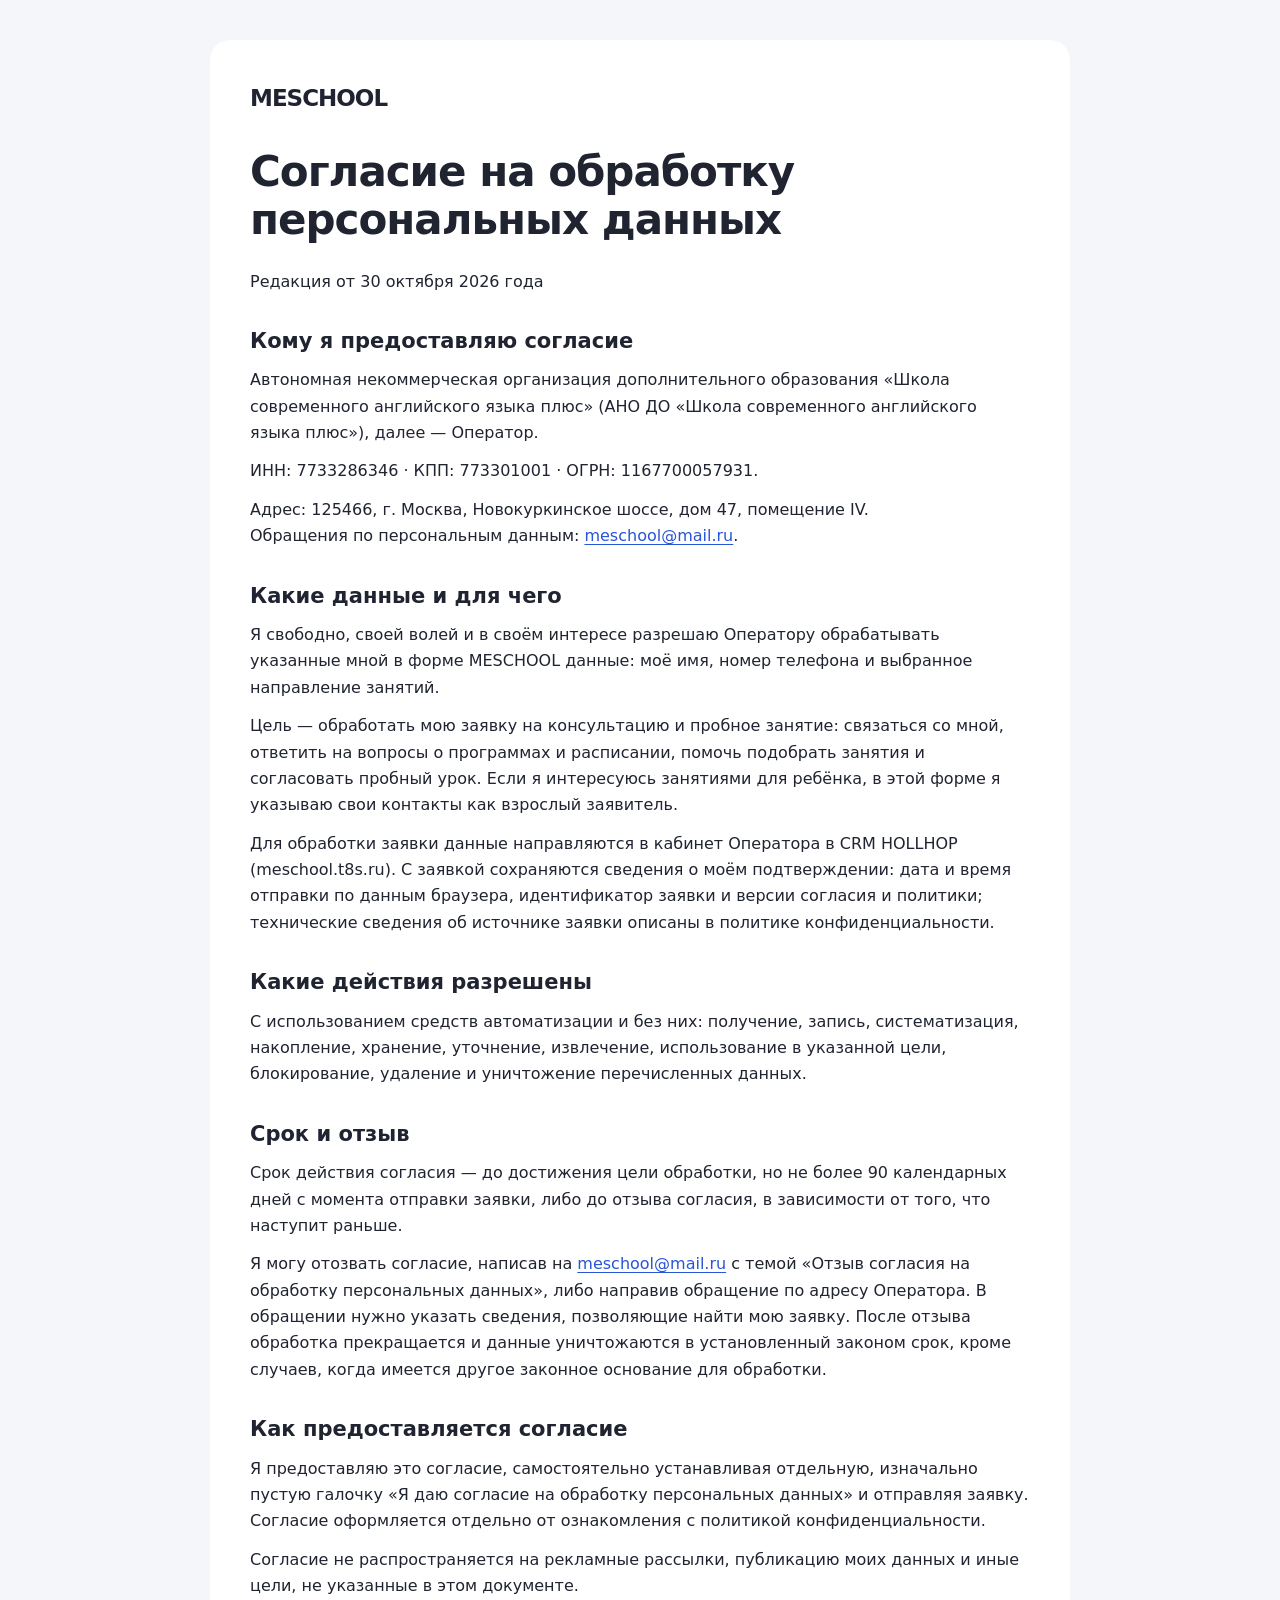
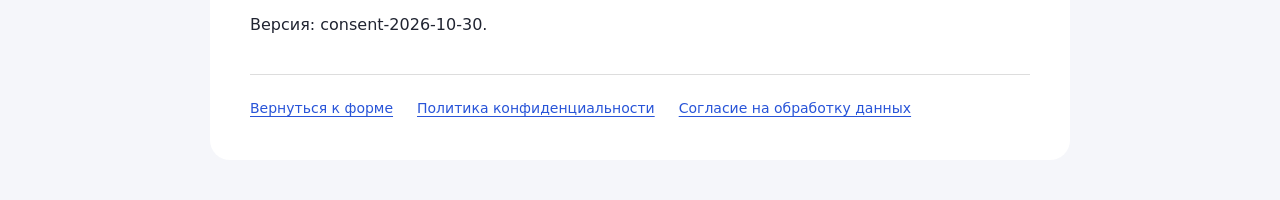
==== consent.html @ b67d8e38 "Update school branding, layout and typography; connect enquiry form" ====
<!doctype html>
<html lang="ru"><head><meta charset="UTF-8"><meta name="viewport" content="width=device-width,initial-scale=1"><title>Согласие на обработку персональных данных — MESCHOOL</title><link rel="stylesheet" href="legal.css"></head><body><main><a class="brand" href="index.html">MESCHOOL</a><h1>Согласие на обработку персональных данных</h1><p class="document-date">Редакция от 30 октября 2026 года</p><h2>Кому я предоставляю согласие</h2><p>Автономная некоммерческая организация дополнительного образования «Школа современного английского языка плюс» (АНО ДО «Школа современного английского языка плюс»), далее — Оператор.</p><p>ИНН: 7733286346 · КПП: 773301001 · ОГРН: 1167700057931.</p><p>Адрес: 125466, г. Москва, Новокуркинское шоссе, дом 47, помещение IV.<br>Обращения по персональным данным: <a href="mailto:meschool@mail.ru">meschool@mail.ru</a>.</p>
<h2>Какие данные и для чего</h2><p>Я свободно, своей волей и в своём интересе разрешаю Оператору обрабатывать указанные мной в форме MESCHOOL данные: моё имя, номер телефона и выбранное направление занятий.</p><p>Цель — обработать мою заявку на консультацию и пробное занятие: связаться со мной, ответить на вопросы о программах и расписании, помочь подобрать занятия и согласовать пробный урок. Если я интересуюсь занятиями для ребёнка, в этой форме я указываю свои контакты как взрослый заявитель.</p>
<p>Для обработки заявки данные направляются в кабинет Оператора в CRM HOLLHOP (meschool.t8s.ru). С заявкой сохраняются сведения о моём подтверждении: дата и время отправки по данным браузера, идентификатор заявки и версии согласия и политики; технические сведения об источнике заявки описаны в политике конфиденциальности.</p><h2>Какие действия разрешены</h2><p>С использованием средств автоматизации и без них: получение, запись, систематизация, накопление, хранение, уточнение, извлечение, использование в указанной цели, блокирование, удаление и уничтожение перечисленных данных.</p>
<h2>Срок и отзыв</h2><p>Срок действия согласия — до достижения цели обработки, но не более 90 календарных дней с момента отправки заявки, либо до отзыва согласия, в зависимости от того, что наступит раньше.</p><p>Я могу отозвать согласие, написав на <a href="mailto:meschool@mail.ru">meschool@mail.ru</a> с темой «Отзыв согласия на обработку персональных данных», либо направив обращение по адресу Оператора. В обращении нужно указать сведения, позволяющие найти мою заявку. После отзыва обработка прекращается и данные уничтожаются в установленный законом срок, кроме случаев, когда имеется другое законное основание для обработки.</p>
<h2>Как предоставляется согласие</h2><p>Я предоставляю это согласие, самостоятельно устанавливая отдельную, изначально пустую галочку «Я даю согласие на обработку персональных данных» и отправляя заявку. Согласие оформляется отдельно от ознакомления с политикой конфиденциальности.</p><p>Согласие не распространяется на рекламные рассылки, публикацию моих данных и иные цели, не указанные в этом документе.</p><p>Версия: consent-2026-10-30.</p><nav class="links" aria-label="Документы школы"><a href="index.html#trial">Вернуться к форме</a><a href="privacy.html">Политика конфиденциальности</a><a href="consent.html">Согласие на обработку данных</a></nav></main></body></html>
---- legal.css ----
*{box-sizing:border-box}body{margin:0;background:#f5f6fa;color:#202431;font:16px/1.65 system-ui,-apple-system,BlinkMacSystemFont,"Segoe UI",sans-serif}main{max-width:860px;margin:40px auto;padding:40px;background:white;border-radius:20px}a{color:#2854d8;text-underline-offset:3px}h1{font-size:clamp(28px,5vw,42px);line-height:1.15;letter-spacing:-1px;margin:30px 0 24px;overflow-wrap:anywhere}h2{font-size:21px;line-height:1.35;margin:32px 0 12px}p{margin:12px 0;overflow-wrap:anywhere}.draft{border-left:4px solid #d49b2b;background:#fff8e8;padding:18px 22px;border-radius:0 12px 12px 0}.draft p{font-size:14px}.brand{font-weight:750;letter-spacing:-1px;color:#202431;text-decoration:none;font-size:23px}.links{display:flex;flex-wrap:wrap;gap:12px 24px;border-top:1px solid #ddd;margin-top:36px;padding-top:22px;font-size:14px}a:focus-visible{outline:3px solid #2854d8;outline-offset:4px}@media(max-width:600px){main{margin:12px;padding:25px 20px;border-radius:14px}body{font-size:15px}}@media print{body{background:white}main{margin:0;padding:0;max-width:none}.links,.brand{display:none}h2{break-after:avoid}.draft{border:1px solid #999}}
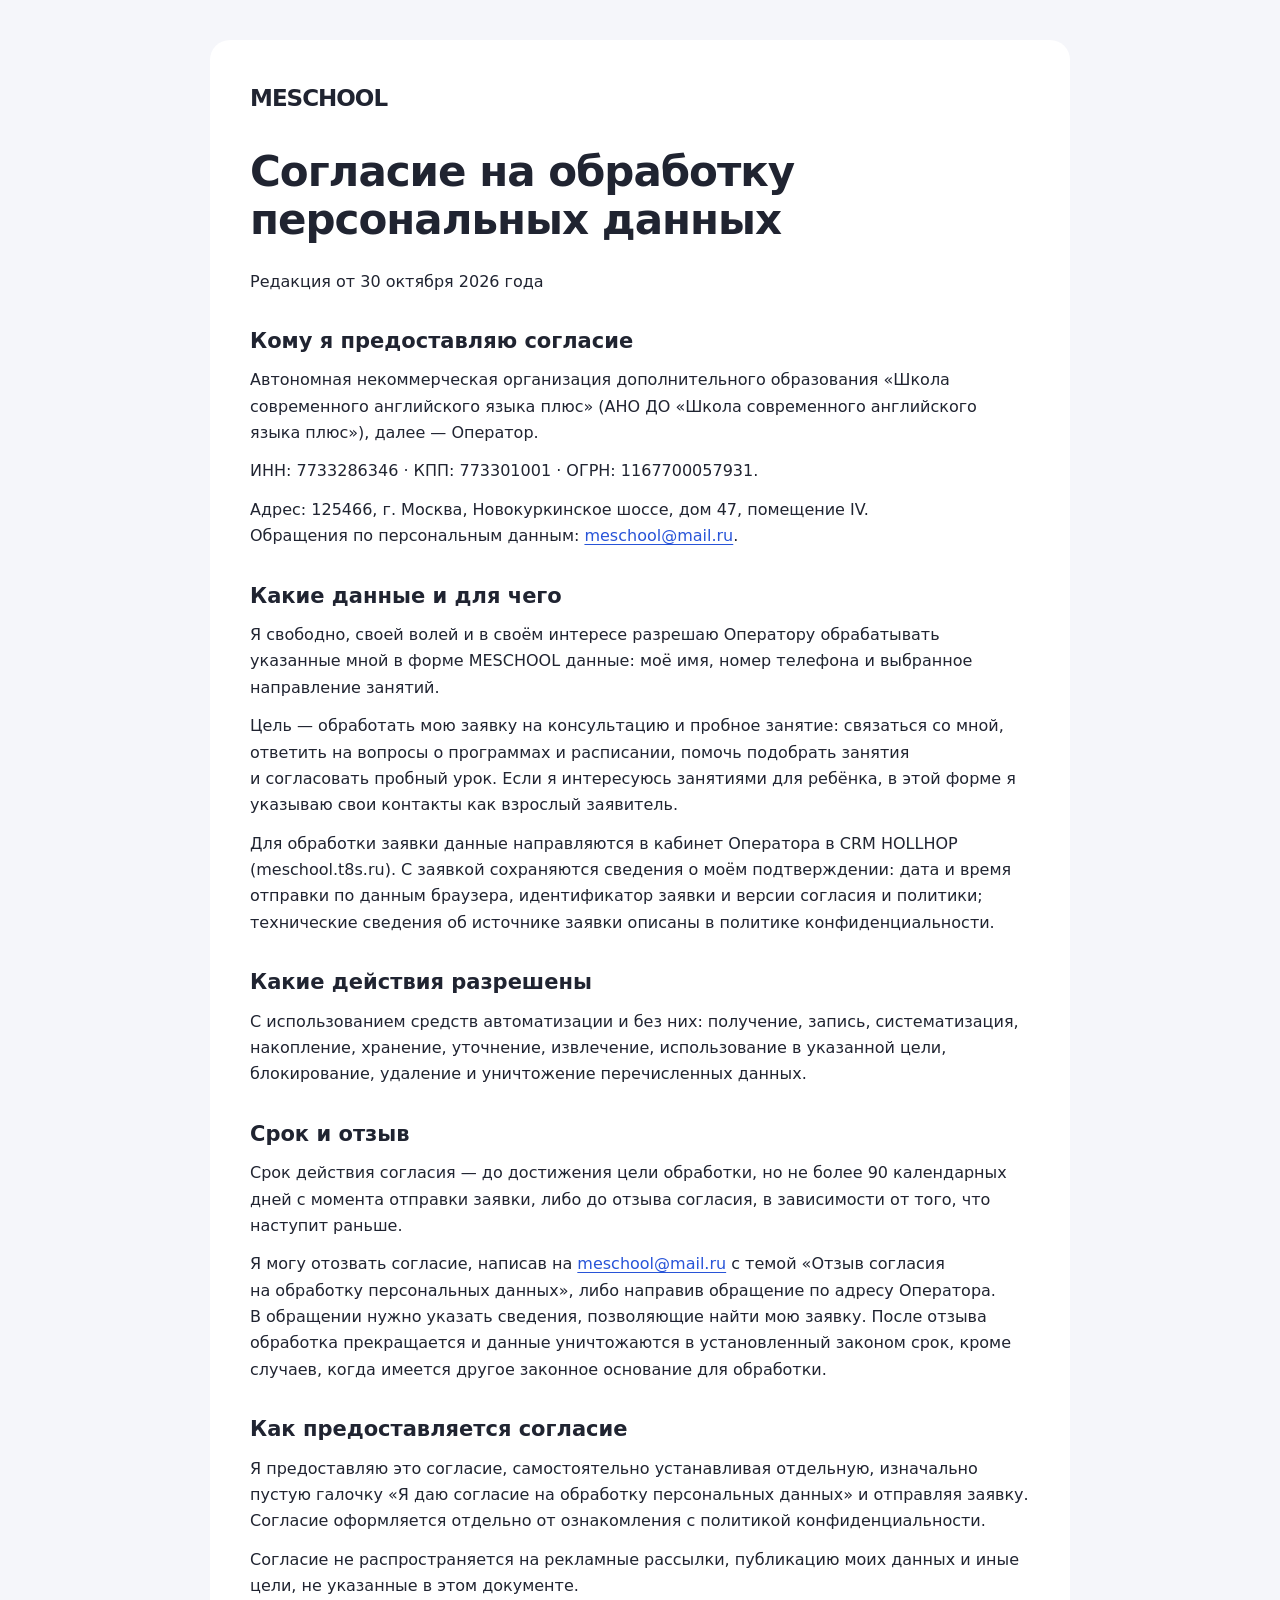
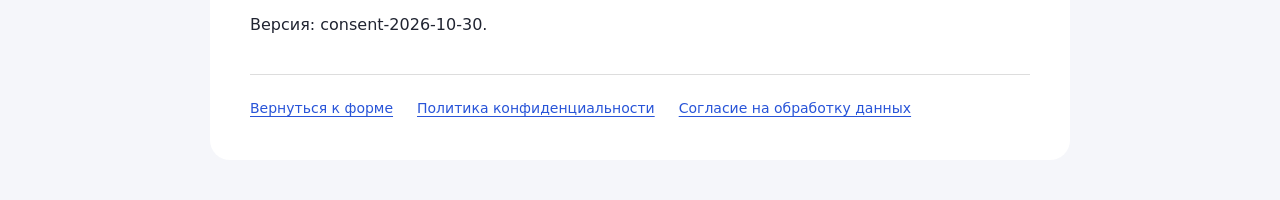
==== commit 1851f05b: "Unify pricing typography and prevent dangling Russian prepositions" ====
--- a/consent.html
+++ b/consent.html
@@ -1,6 +1,6 @@
 <!doctype html>
-<html lang="ru"><head><meta charset="UTF-8"><meta name="viewport" content="width=device-width,initial-scale=1"><title>Согласие на обработку персональных данных — MESCHOOL</title><link rel="stylesheet" href="legal.css"></head><body><main><a class="brand" href="index.html">MESCHOOL</a><h1>Согласие на обработку персональных данных</h1><p class="document-date">Редакция от 30 октября 2026 года</p><h2>Кому я предоставляю согласие</h2><p>Автономная некоммерческая организация дополнительного образования «Школа современного английского языка плюс» (АНО ДО «Школа современного английского языка плюс»), далее — Оператор.</p><p>ИНН: 7733286346 · КПП: 773301001 · ОГРН: 1167700057931.</p><p>Адрес: 125466, г. Москва, Новокуркинское шоссе, дом 47, помещение IV.<br>Обращения по персональным данным: <a href="mailto:meschool@mail.ru">meschool@mail.ru</a>.</p>
-<h2>Какие данные и для чего</h2><p>Я свободно, своей волей и в своём интересе разрешаю Оператору обрабатывать указанные мной в форме MESCHOOL данные: моё имя, номер телефона и выбранное направление занятий.</p><p>Цель — обработать мою заявку на консультацию и пробное занятие: связаться со мной, ответить на вопросы о программах и расписании, помочь подобрать занятия и согласовать пробный урок. Если я интересуюсь занятиями для ребёнка, в этой форме я указываю свои контакты как взрослый заявитель.</p>
-<p>Для обработки заявки данные направляются в кабинет Оператора в CRM HOLLHOP (meschool.t8s.ru). С заявкой сохраняются сведения о моём подтверждении: дата и время отправки по данным браузера, идентификатор заявки и версии согласия и политики; технические сведения об источнике заявки описаны в политике конфиденциальности.</p><h2>Какие действия разрешены</h2><p>С использованием средств автоматизации и без них: получение, запись, систематизация, накопление, хранение, уточнение, извлечение, использование в указанной цели, блокирование, удаление и уничтожение перечисленных данных.</p>
-<h2>Срок и отзыв</h2><p>Срок действия согласия — до достижения цели обработки, но не более 90 календарных дней с момента отправки заявки, либо до отзыва согласия, в зависимости от того, что наступит раньше.</p><p>Я могу отозвать согласие, написав на <a href="mailto:meschool@mail.ru">meschool@mail.ru</a> с темой «Отзыв согласия на обработку персональных данных», либо направив обращение по адресу Оператора. В обращении нужно указать сведения, позволяющие найти мою заявку. После отзыва обработка прекращается и данные уничтожаются в установленный законом срок, кроме случаев, когда имеется другое законное основание для обработки.</p>
-<h2>Как предоставляется согласие</h2><p>Я предоставляю это согласие, самостоятельно устанавливая отдельную, изначально пустую галочку «Я даю согласие на обработку персональных данных» и отправляя заявку. Согласие оформляется отдельно от ознакомления с политикой конфиденциальности.</p><p>Согласие не распространяется на рекламные рассылки, публикацию моих данных и иные цели, не указанные в этом документе.</p><p>Версия: consent-2026-10-30.</p><nav class="links" aria-label="Документы школы"><a href="index.html#trial">Вернуться к форме</a><a href="privacy.html">Политика конфиденциальности</a><a href="consent.html">Согласие на обработку данных</a></nav></main></body></html>
+<html lang="ru"><head><meta charset="UTF-8"><meta name="viewport" content="width=device-width,initial-scale=1"><title>Согласие на обработку персональных данных — MESCHOOL</title><link rel="stylesheet" href="legal.css"></head><body><main><a class="brand" href="index.html">MESCHOOL</a><h1>Согласие на обработку персональных данных</h1><p class="document-date">Редакция от 30 октября 2026 года</p><h2>Кому я предоставляю согласие</h2><p>Автономная некоммерческая организация дополнительного образования «Школа современного английского языка плюс» (АНО ДО «Школа современного английского языка плюс»), далее — Оператор.</p><p>ИНН: 7733286346 · КПП: 773301001 · ОГРН: 1167700057931.</p><p>Адрес: 125466, г. Москва, Новокуркинское шоссе, дом 47, помещение IV.<br>Обращения по персональным данным: <a href="mailto:meschool@mail.ru">meschool@mail.ru</a>.</p>
+<h2>Какие данные и для чего</h2><p>Я свободно, своей волей и в своём интересе разрешаю Оператору обрабатывать указанные мной в форме MESCHOOL данные: моё имя, номер телефона и выбранное направление занятий.</p><p>Цель — обработать мою заявку на консультацию и пробное занятие: связаться со мной, ответить на вопросы о программах и расписании, помочь подобрать занятия и согласовать пробный урок. Если я интересуюсь занятиями для ребёнка, в этой форме я указываю свои контакты как взрослый заявитель.</p>
+<p>Для обработки заявки данные направляются в кабинет Оператора в CRM HOLLHOP (meschool.t8s.ru). С заявкой сохраняются сведения о моём подтверждении: дата и время отправки по данным браузера, идентификатор заявки и версии согласия и политики; технические сведения об источнике заявки описаны в политике конфиденциальности.</p><h2>Какие действия разрешены</h2><p>С использованием средств автоматизации и без них: получение, запись, систематизация, накопление, хранение, уточнение, извлечение, использование в указанной цели, блокирование, удаление и уничтожение перечисленных данных.</p>
+<h2>Срок и отзыв</h2><p>Срок действия согласия — до достижения цели обработки, но не более 90 календарных дней с момента отправки заявки, либо до отзыва согласия, в зависимости от того, что наступит раньше.</p><p>Я могу отозвать согласие, написав на <a href="mailto:meschool@mail.ru">meschool@mail.ru</a> с темой «Отзыв согласия на обработку персональных данных», либо направив обращение по адресу Оператора. В обращении нужно указать сведения, позволяющие найти мою заявку. После отзыва обработка прекращается и данные уничтожаются в установленный законом срок, кроме случаев, когда имеется другое законное основание для обработки.</p>
+<h2>Как предоставляется согласие</h2><p>Я предоставляю это согласие, самостоятельно устанавливая отдельную, изначально пустую галочку «Я даю согласие на обработку персональных данных» и отправляя заявку. Согласие оформляется отдельно от ознакомления с политикой конфиденциальности.</p><p>Согласие не распространяется на рекламные рассылки, публикацию моих данных и иные цели, не указанные в этом документе.</p><p>Версия: consent-2026-10-30.</p><nav class="links" aria-label="Документы школы"><a href="index.html#trial">Вернуться к форме</a><a href="privacy.html">Политика конфиденциальности</a><a href="consent.html">Согласие на обработку данных</a></nav></main></body></html>
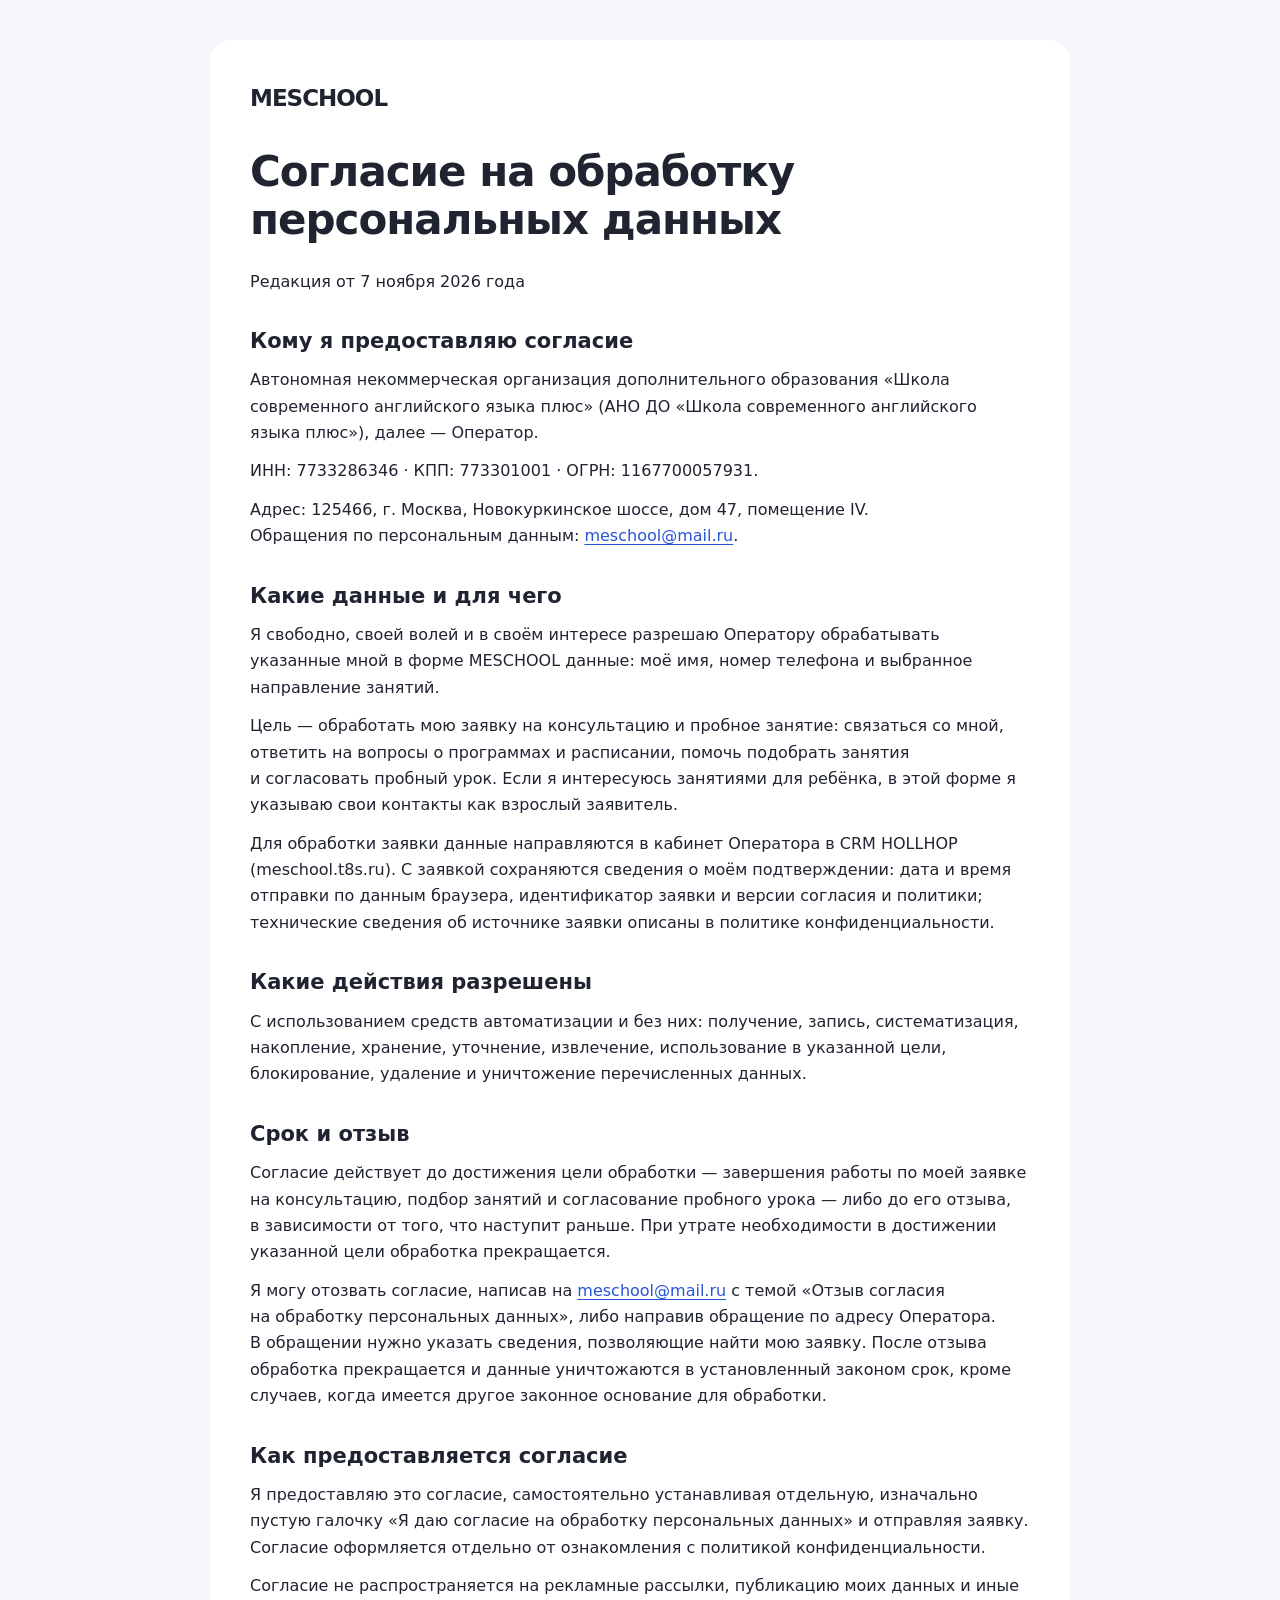
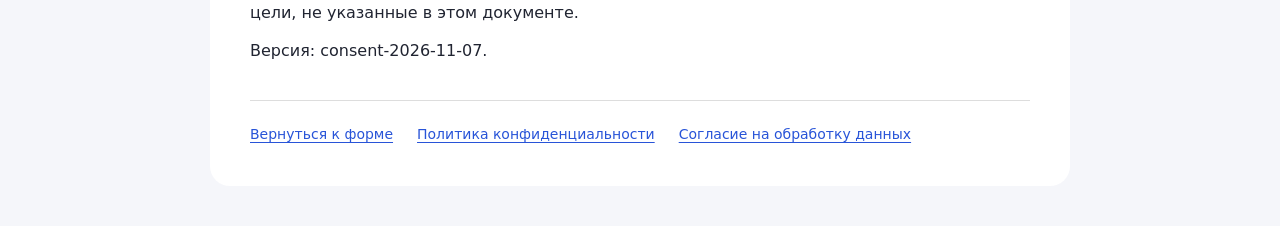
==== commit 22b315f1: "Host fonts locally and update consent retention wording" ====
--- a/consent.html
+++ b/consent.html
@@ -1,6 +1,6 @@
 <!doctype html>
-<html lang="ru"><head><meta charset="UTF-8"><meta name="viewport" content="width=device-width,initial-scale=1"><title>Согласие на обработку персональных данных — MESCHOOL</title><link rel="stylesheet" href="legal.css"></head><body><main><a class="brand" href="index.html">MESCHOOL</a><h1>Согласие на обработку персональных данных</h1><p class="document-date">Редакция от 30 октября 2026 года</p><h2>Кому я предоставляю согласие</h2><p>Автономная некоммерческая организация дополнительного образования «Школа современного английского языка плюс» (АНО ДО «Школа современного английского языка плюс»), далее — Оператор.</p><p>ИНН: 7733286346 · КПП: 773301001 · ОГРН: 1167700057931.</p><p>Адрес: 125466, г. Москва, Новокуркинское шоссе, дом 47, помещение IV.<br>Обращения по персональным данным: <a href="mailto:meschool@mail.ru">meschool@mail.ru</a>.</p>
+<html lang="ru"><head><meta charset="UTF-8"><meta name="viewport" content="width=device-width,initial-scale=1"><title>Согласие на обработку персональных данных — MESCHOOL</title><link rel="stylesheet" href="legal.css"></head><body><main><a class="brand" href="index.html">MESCHOOL</a><h1>Согласие на обработку персональных данных</h1><p class="document-date">Редакция от 7 ноября 2026 года</p><h2>Кому я предоставляю согласие</h2><p>Автономная некоммерческая организация дополнительного образования «Школа современного английского языка плюс» (АНО ДО «Школа современного английского языка плюс»), далее — Оператор.</p><p>ИНН: 7733286346 · КПП: 773301001 · ОГРН: 1167700057931.</p><p>Адрес: 125466, г. Москва, Новокуркинское шоссе, дом 47, помещение IV.<br>Обращения по персональным данным: <a href="mailto:meschool@mail.ru">meschool@mail.ru</a>.</p>
 <h2>Какие данные и для чего</h2><p>Я свободно, своей волей и в своём интересе разрешаю Оператору обрабатывать указанные мной в форме MESCHOOL данные: моё имя, номер телефона и выбранное направление занятий.</p><p>Цель — обработать мою заявку на консультацию и пробное занятие: связаться со мной, ответить на вопросы о программах и расписании, помочь подобрать занятия и согласовать пробный урок. Если я интересуюсь занятиями для ребёнка, в этой форме я указываю свои контакты как взрослый заявитель.</p>
 <p>Для обработки заявки данные направляются в кабинет Оператора в CRM HOLLHOP (meschool.t8s.ru). С заявкой сохраняются сведения о моём подтверждении: дата и время отправки по данным браузера, идентификатор заявки и версии согласия и политики; технические сведения об источнике заявки описаны в политике конфиденциальности.</p><h2>Какие действия разрешены</h2><p>С использованием средств автоматизации и без них: получение, запись, систематизация, накопление, хранение, уточнение, извлечение, использование в указанной цели, блокирование, удаление и уничтожение перечисленных данных.</p>
-<h2>Срок и отзыв</h2><p>Срок действия согласия — до достижения цели обработки, но не более 90 календарных дней с момента отправки заявки, либо до отзыва согласия, в зависимости от того, что наступит раньше.</p><p>Я могу отозвать согласие, написав на <a href="mailto:meschool@mail.ru">meschool@mail.ru</a> с темой «Отзыв согласия на обработку персональных данных», либо направив обращение по адресу Оператора. В обращении нужно указать сведения, позволяющие найти мою заявку. После отзыва обработка прекращается и данные уничтожаются в установленный законом срок, кроме случаев, когда имеется другое законное основание для обработки.</p>
-<h2>Как предоставляется согласие</h2><p>Я предоставляю это согласие, самостоятельно устанавливая отдельную, изначально пустую галочку «Я даю согласие на обработку персональных данных» и отправляя заявку. Согласие оформляется отдельно от ознакомления с политикой конфиденциальности.</p><p>Согласие не распространяется на рекламные рассылки, публикацию моих данных и иные цели, не указанные в этом документе.</p><p>Версия: consent-2026-10-30.</p><nav class="links" aria-label="Документы школы"><a href="index.html#trial">Вернуться к форме</a><a href="privacy.html">Политика конфиденциальности</a><a href="consent.html">Согласие на обработку данных</a></nav></main></body></html>
+<h2>Срок и отзыв</h2><p>Согласие действует до достижения цели обработки — завершения работы по моей заявке на консультацию, подбор занятий и согласование пробного урока — либо до его отзыва, в зависимости от того, что наступит раньше. При утрате необходимости в достижении указанной цели обработка прекращается.</p><p>Я могу отозвать согласие, написав на <a href="mailto:meschool@mail.ru">meschool@mail.ru</a> с темой «Отзыв согласия на обработку персональных данных», либо направив обращение по адресу Оператора. В обращении нужно указать сведения, позволяющие найти мою заявку. После отзыва обработка прекращается и данные уничтожаются в установленный законом срок, кроме случаев, когда имеется другое законное основание для обработки.</p>
+<h2>Как предоставляется согласие</h2><p>Я предоставляю это согласие, самостоятельно устанавливая отдельную, изначально пустую галочку «Я даю согласие на обработку персональных данных» и отправляя заявку. Согласие оформляется отдельно от ознакомления с политикой конфиденциальности.</p><p>Согласие не распространяется на рекламные рассылки, публикацию моих данных и иные цели, не указанные в этом документе.</p><p>Версия: consent-2026-11-07.</p><nav class="links" aria-label="Документы школы"><a href="index.html#trial">Вернуться к форме</a><a href="privacy.html">Политика конфиденциальности</a><a href="consent.html">Согласие на обработку данных</a></nav></main></body></html>
